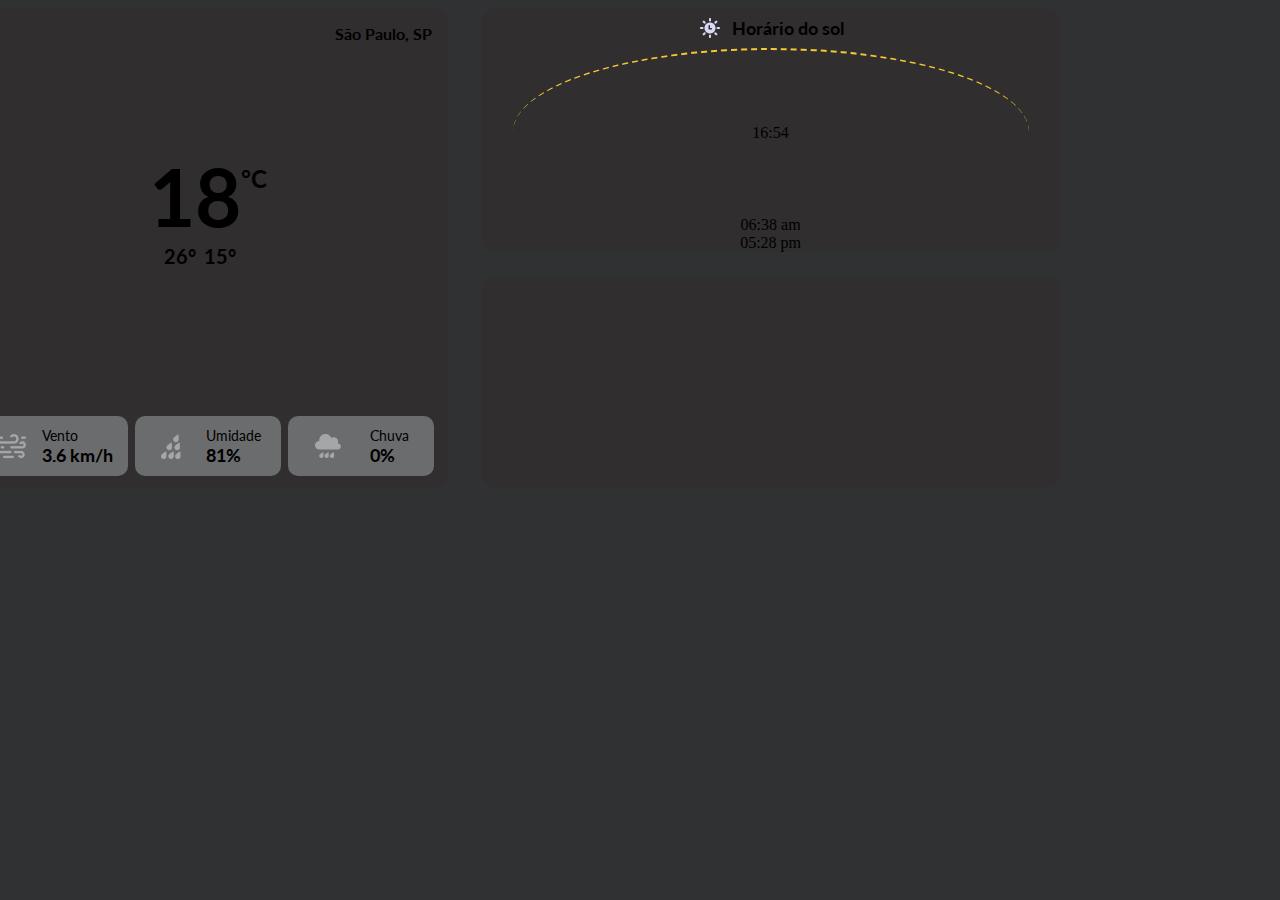
==== index.html @ 537df199 "Update" ====
<!DOCTYPE html>
<html lang="pt-br">
<head>
    <meta charset="UTF-8">
    <meta http-equiv="X-UA-Compatible" content="IE=edge">
    <meta name="viewport" content="width=device-width, initial-scale=1.0">
    <link rel="stylesheet" href="style.css">
    <title>Indicador Meteorológico</title>
</head>
<body>
    <main class="flex">
        <div class="cards flex">
            <div class="card-temperature-now flex">
                <div class="city flex">
                    <span id="city"></span>
                </div>
                <div class="temp flex">
                    <div class="temperature-infos flex">
                        <div class="temperature flex">
                            <span id="temperature"></span>
                            <span class="graus">°C</span>
                        </div>
                        <div class="variation-temperature flex">
                            <span id="max-temperature"></span>
                            <span id="min-temperature"></span>
                        </div>
                </div>
                </div>
                <div class="cards-statistics flex">
                    <div class="card-wind mini-card-info flex">
                        <img src="assets/vento.png" alt="icon-vento">
                        <div class="card-statistics-infos flex">
                            <span>Vento</span>
                            <span id="wind-speedy" class="strong"></span>
                        </div>
                    </div>
                    <div class="card-humidity mini-card-info flex">
                        <img src="assets/umidade.png" alt="icon-umidade">
                        <div class="card-statistics-infos flex">
                            <span>Umidade</span>
                            <span id="humidity" class="strong"></span>
                        </div>
                    </div>
                    <div class="card-rain mini-card-info flex">
                        <img src="assets/chuva.png" alt="icon-chuva">
                        <div class="card-statistics-infos flex">
                            <span>Chuva</span>
                            <span id="rain" class="strong"></span>
                        </div>
                    </div>
                </div>
            </div>
            <div class="cards-informations flex">
                <div class="card-informations-sun-time flex">
                    <div class="title flex">
                        <img src="assets/time.png" alt="">
                        <span>Horário do sol</span>    
                    </div>
                    <div class="arco flex">
                        <span id="time-now">a</span>
                    </div>
                    <div class="sun-informations flex">
                        <span id="sunrise"></span>
                        
                        <span id="sunset"></span>
                    </div>
                </div>
                <div class="card-forecast flex"></div>
            </div>
        </div>
    </main>
    <footer>
    </footer>
</body>
    <script src="script.js"></script>
</html>
---- style.css ----
@import url('https://fonts.googleapis.com/css2?family=Lato:wght@400;700&display=swap');

:root {
    background-color: rgb(47, 49, 51);
    padding: 0px;
    margin: 0px;
}

.flex{
    display: flex;
}

main {
    width: 80%;
    height: 80%;
    align-items: center;
    justify-content: center;
}

.card-temperature-now {
    width: 480px;
    height: 480px;
    flex-direction: column;
    background-color: rgb(48, 46, 46);
    border-radius: 16px;
    justify-content: space-between;
    margin-right: 34px;
}

.city {
    flex-direction: row-reverse;
    padding: 16px 16px;
    font-family: 'Lato', sans-serif;
    font-weight: 700;
    font-size: 16px;
}

.temperature-infos {
    flex-direction: column;
    align-items: center;
    justify-content: center;
    margin-top: -48px;
}

#temperature {
    font-family: 'Lato', sans-serif;
    font-weight: 700;
    font-size: 80px;

}

.graus {
    font-family: 'Lato', sans-serif;
    font-weight: 700;
    font-size: 24px;
    margin-top: 16px;
}

.temp{
    align-items: center;
    justify-content: center;
}

.temperature {
    justify-content: center;
}

.variation-temperature {
    align-items: center;
    justify-content: space-around;
    font-family: 'Lato', sans-serif;
    font-weight: 700;
    font-size: 20px;
    margin-left: -16px;
    gap: 8px
}

.cards-statistics {
    align-items: center;
    justify-content: space-between;
    padding: 12px 14px;
}

.mini-card-info {
    background-color: rgb(106, 108, 110);
    height: 60px;
    width: 146px;
    border-radius: 10px;
    flex-direction: row;
    align-items: center;
    justify-content: space-evenly;
}


.card-statistics-infos{
    flex-direction: column;
    font-family: 'Lato', sans-serif;
    font-weight: 400;
    font-size: 14px;
}

.strong {
    font-family: 'Lato', sans-serif;
    font-weight: 700;
    font-size: 18px;
}

.cards-informations{
    flex-direction: column;
    gap: 24px;
}
.card-informations-sun-time{
    width: 578px;
    height: 244px;
    background-color: rgb(48, 46, 46);
    border-radius: 16px;
    flex-direction: column;
    align-items: center;
}


.card-forecast {
    width: 578px;
    height: 212px;
    background-color: rgb(48, 46, 46);
    border-radius: 16px;
}

.sun-informations {
    flex-direction: column;
    justify-content: center;
    align-items: center;
}

.title {
    align-items: center;
    justify-content: center;
    margin: 8px;
    font-family: 'Lato', sans-serif;
    font-weight: 700;
    font-size: 18px;
    gap: 10px;
}

.arco {
    box-sizing: border-box;
    width: 516px;
    height: 200px;
    border: 2px dashed #F6C833;
    border-radius: 50% 50% 0 0;
    border-bottom: none;
    border-left: none;
    border-right: none;
    justify-content: center;
    align-items: center;
}

#id{
    position: absolute;
    left: 105px;
    top: 70px;
}
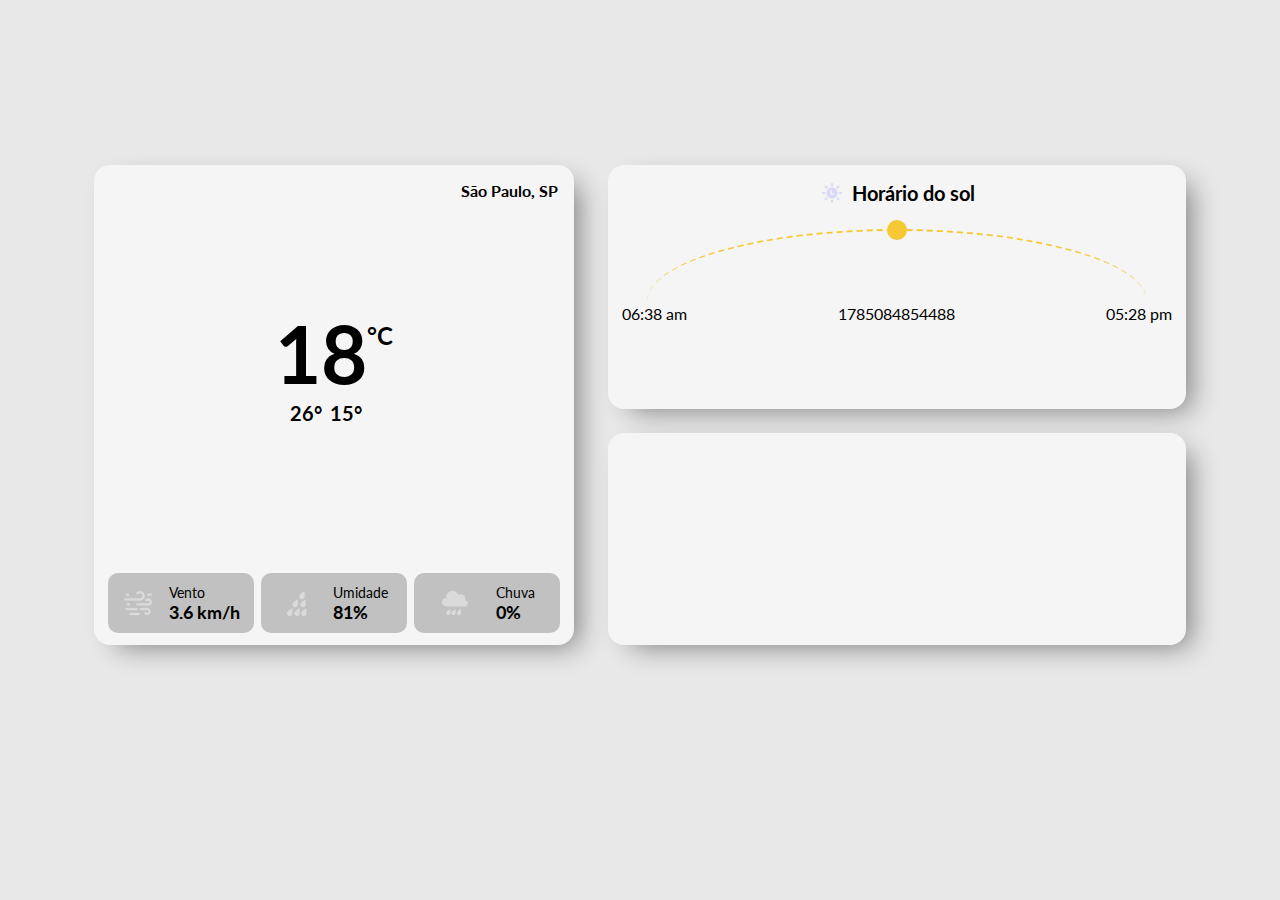
==== commit ee4f9f11: "Update Position Sun" ====
--- a/index.html
+++ b/index.html
@@ -24,7 +24,7 @@
                             <span id="max-temperature"></span>
                             <span id="min-temperature"></span>
                         </div>
-                </div>
+                    </div>
                 </div>
                 <div class="cards-statistics flex">
                     <div class="card-wind mini-card-info flex">
@@ -56,12 +56,13 @@
                         <img src="assets/time.png" alt="">
                         <span>Horário do sol</span>    
                     </div>
+
                     <div class="arco flex">
-                        <span id="time-now">a</span>
+                        <div class="sun"></div>
                     </div>
                     <div class="sun-informations flex">
                         <span id="sunrise"></span>
-                        
+                        <span id="time-now"></span>
                         <span id="sunset"></span>
                     </div>
                 </div>
@@ -71,6 +72,6 @@
     </main>
     <footer>
     </footer>
+    <script src="script.js"></script>
 </body>
-    <script src="script.js"></script>
-</html>+</html>
--- a/style.css
+++ b/style.css
@@ -1,18 +1,34 @@
 @import url('https://fonts.googleapis.com/css2?family=Lato:wght@400;700&display=swap');
 
 :root {
-    background-color: rgb(47, 49, 51);
+    background-color: rgb(232, 232, 232);
     padding: 0px;
     margin: 0px;
 }
 
-.flex{
+.flex {
     display: flex;
 }
 
+body {
+    display: flex;
+    padding: 0px;
+    margin: 0px;
+    height: 100%;
+    align-items: center;
+    justify-content: center;
+}
+
 main {
-    width: 80%;
-    height: 80%;
+    width: 100vw;
+    height: 90vh;
+    align-items: center;
+    justify-content: center;
+}
+
+.cards {
+    flex: 1;
+    display: flex;
     align-items: center;
     justify-content: center;
 }
@@ -21,10 +37,11 @@
     width: 480px;
     height: 480px;
     flex-direction: column;
-    background-color: rgb(48, 46, 46);
+    background-color: rgb(245, 245, 245);
     border-radius: 16px;
     justify-content: space-between;
     margin-right: 34px;
+    box-shadow: 13px 10px 28px -9px rgba(0,0,0,0.47);
 }
 
 .city {
@@ -46,7 +63,6 @@
     font-family: 'Lato', sans-serif;
     font-weight: 700;
     font-size: 80px;
-
 }
 
 .graus {
@@ -56,7 +72,7 @@
     margin-top: 16px;
 }
 
-.temp{
+.temp {
     align-items: center;
     justify-content: center;
 }
@@ -72,7 +88,7 @@
     font-weight: 700;
     font-size: 20px;
     margin-left: -16px;
-    gap: 8px
+    gap: 8px;
 }
 
 .cards-statistics {
@@ -82,7 +98,7 @@
 }
 
 .mini-card-info {
-    background-color: rgb(106, 108, 110);
+    background-color: rgb(193, 193, 193);
     height: 60px;
     width: 146px;
     border-radius: 10px;
@@ -91,8 +107,7 @@
     justify-content: space-evenly;
 }
 
-
-.card-statistics-infos{
+.card-statistics-infos {
     flex-direction: column;
     font-family: 'Lato', sans-serif;
     font-weight: 400;
@@ -105,46 +120,43 @@
     font-size: 18px;
 }
 
-.cards-informations{
+.cards-informations {
     flex-direction: column;
     gap: 24px;
 }
-.card-informations-sun-time{
+
+.card-informations-sun-time {
     width: 578px;
     height: 244px;
-    background-color: rgb(48, 46, 46);
+    background-color: rgb(245, 245, 245);
     border-radius: 16px;
     flex-direction: column;
     align-items: center;
+    box-shadow: 13px 10px 28px -9px rgba(0,0,0,0.47);
 }
-
 
 .card-forecast {
     width: 578px;
     height: 212px;
-    background-color: rgb(48, 46, 46);
+    background-color: rgb(245, 245, 245);
     border-radius: 16px;
-}
-
-.sun-informations {
-    flex-direction: column;
-    justify-content: center;
-    align-items: center;
+    box-shadow: 13px 10px 28px -9px rgba(0,0,0,0.47);
 }
 
 .title {
-    align-items: center;
-    justify-content: center;
-    margin: 8px;
+    flex-direction: row;
     font-family: 'Lato', sans-serif;
     font-weight: 700;
-    font-size: 18px;
-    gap: 10px;
+    font-size: 20px;
+    align-items: center;
+    gap: 8px;
+    margin-top: 16px;
+    margin-bottom: 8px;
 }
 
 .arco {
-    box-sizing: border-box;
-    width: 516px;
+    position: relative;
+    width: 500px;
     height: 200px;
     border: 2px dashed #F6C833;
     border-radius: 50% 50% 0 0;
@@ -153,10 +165,31 @@
     border-right: none;
     justify-content: center;
     align-items: center;
+    margin-top: 16px;
 }
 
-#id{
+.sun {
     position: absolute;
-    left: 105px;
-    top: 70px;
+    bottom: 0;
+    width: 20px;
+    height: 20px;
+    background-color: #F6C833;
+    border-radius: 100%;
+    transform: translateX(-50%);
+    bottom: 72.5px;
+}
+
+.sun-informations {
+    width: 95%;
+    flex-direction: row;
+    align-items: center;
+    gap: 32px;
+    font-family: 'Lato', sans-serif;
+    font-weight: 400;
+    font-size: 16px;
+    margin-bottom: 16px;
+    justify-content: space-between;
+    position: relative;
+    top: -70px;
+
 }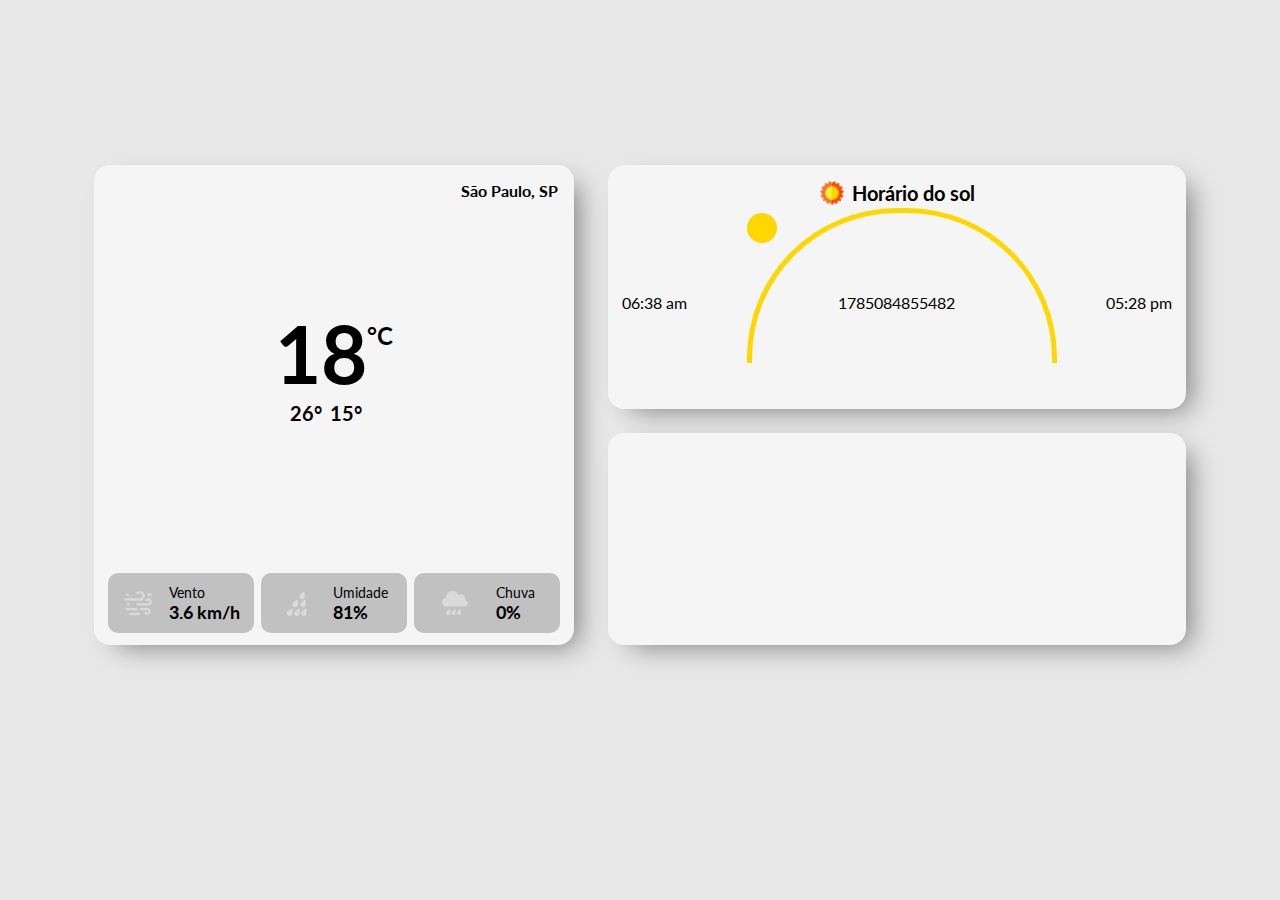
==== commit 8a4e9b5b: "Update" ====
--- a/index.html
+++ b/index.html
@@ -53,12 +53,16 @@
             <div class="cards-informations flex">
                 <div class="card-informations-sun-time flex">
                     <div class="title flex">
-                        <img src="assets/time.png" alt="">
+                        <img src="assets/sun.png" alt="icon-sunTime" height="24">
                         <span>Horário do sol</span>    
                     </div>
 
-                    <div class="arco flex">
+                    <!-- <div class="arco flex">
                         <div class="sun"></div>
+                    </div> -->
+                    <div class="container-arco">
+                        <div class="sun"></div>
+                        <div class="arco"></div>
                     </div>
                     <div class="sun-informations flex">
                         <span id="sunrise"></span>
--- a/style.css
+++ b/style.css
@@ -154,29 +154,33 @@
     margin-bottom: 8px;
 }
 
+.container-arco {
+    position: relative;
+    width: 300px; /* Largura do container */
+    height: 150px; /* Altura do container */
+}
+
 .arco {
-    position: relative;
-    width: 500px;
-    height: 200px;
-    border: 2px dashed #F6C833;
-    border-radius: 50% 50% 0 0;
-    border-bottom: none;
-    border-left: none;
-    border-right: none;
-    justify-content: center;
-    align-items: center;
-    margin-top: 16px;
+    position: absolute;
+    bottom: 0;
+    left: 0;
+    width: 100%;
+    height: 100%;
+    background-color: transparent;
+    border: 5px solid #FFD700; /* Cor da borda amarela */
+    border-radius: 150px 150px 0 0; /* Cria um arco */
+    border-bottom: none; /* Remove a borda inferior */
+
 }
 
 .sun {
     position: absolute;
-    bottom: 0;
-    width: 20px;
-    height: 20px;
-    background-color: #F6C833;
-    border-radius: 100%;
-    transform: translateX(-50%);
-    bottom: 72.5px;
+    width: 30px; /* Largura do sol */
+    height: 30px; /* Altura do sol */
+    background-color: #FFD700; /* Cor do sol amarelo */
+    border-radius: 50%; /* Forma circular */
+    transform: translateX(-50%); /* Para centralizar o sol horizontalmente */
+
 }
 
 .sun-informations {
@@ -192,4 +196,5 @@
     position: relative;
     top: -70px;
 
-}+}
+
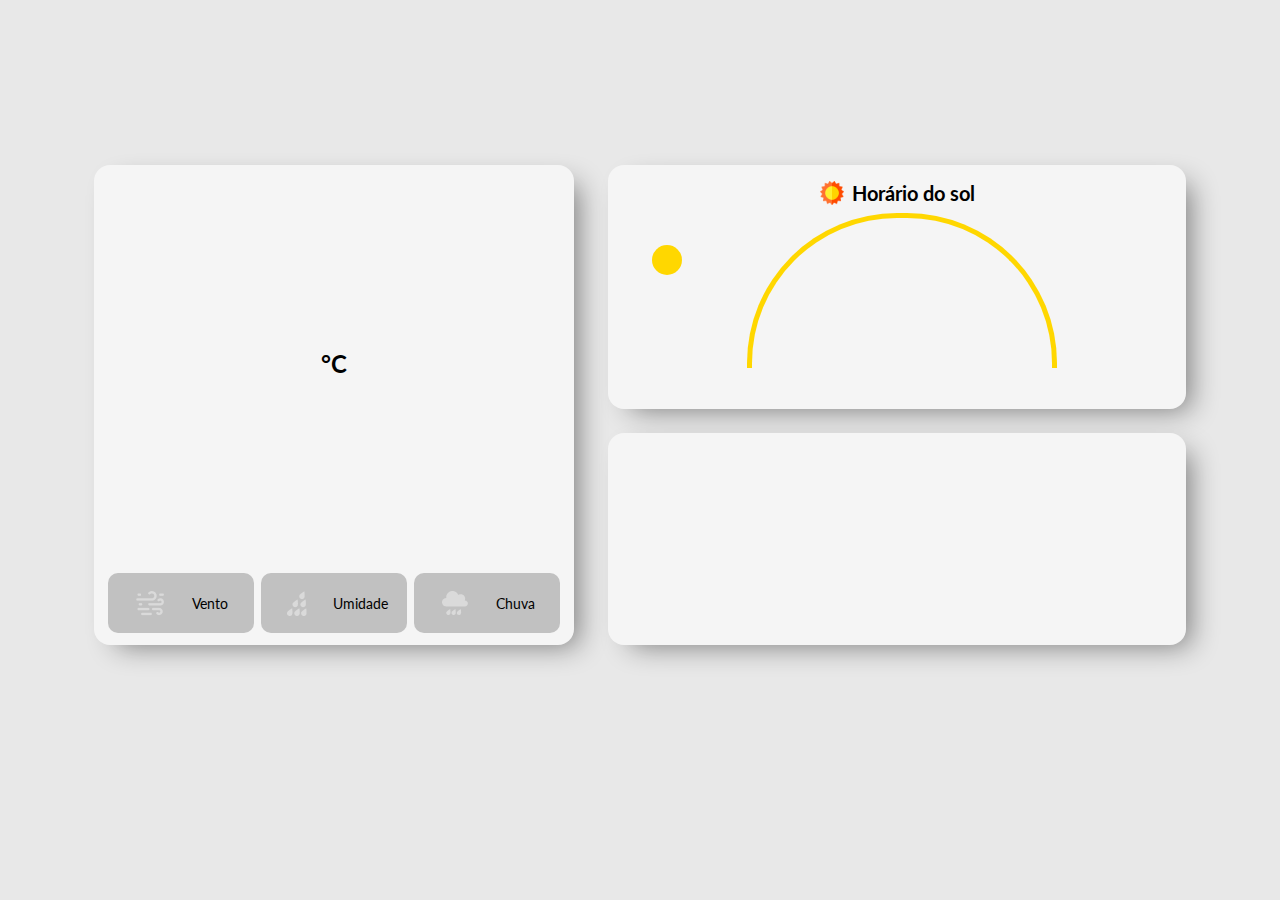
==== commit ac4a2299: "Fix Position Sun" ====
--- a/index.html
+++ b/index.html
@@ -56,13 +56,12 @@
                         <img src="assets/sun.png" alt="icon-sunTime" height="24">
                         <span>Horário do sol</span>    
                     </div>
+                    <div class="container-arco-sun">
+                        <div class="arco"></div>
+                        <div class="box-sun">
+                            <div class="sun"></div>
+                        </div>
 
-                    <!-- <div class="arco flex">
-                        <div class="sun"></div>
-                    </div> -->
-                    <div class="container-arco">
-                        <div class="sun"></div>
-                        <div class="arco"></div>
                     </div>
                     <div class="sun-informations flex">
                         <span id="sunrise"></span>
--- a/style.css
+++ b/style.css
@@ -154,34 +154,38 @@
     margin-bottom: 8px;
 }
 
-.container-arco {
-    position: relative;
-    width: 300px; /* Largura do container */
-    height: 150px; /* Altura do container */
+.container-arco-sun{
+    width: 300px;
+    height: 300px;
+}
+
+.box-sun{
+    width: 300px;
+    height: 300px;
+    position: absolute;
+    top: 110px;
+    left: 652px;
+    display: flex;
+    align-items: center;
+
+}
+
+.sun{
+    width: 30px;
+    height: 30px;
+    background-color: #FFD700;
+    border-radius: 100%;
+
 }
 
 .arco {
-    position: absolute;
-    bottom: 0;
-    left: 0;
-    width: 100%;
-    height: 100%;
-    background-color: transparent;
-    border: 5px solid #FFD700; /* Cor da borda amarela */
-    border-radius: 150px 150px 0 0; /* Cria um arco */
-    border-bottom: none; /* Remove a borda inferior */
-
-}
-
-.sun {
-    position: absolute;
-    width: 30px; /* Largura do sol */
-    height: 30px; /* Altura do sol */
-    background-color: #FFD700; /* Cor do sol amarelo */
-    border-radius: 50%; /* Forma circular */
-    transform: translateX(-50%); /* Para centralizar o sol horizontalmente */
-
-}
+    width: 300px;
+    height: 150px;
+    border-radius: 150px 150px 0px 0px;
+    border: 5px solid #FFD700;
+    border-bottom: none;
+}
+
 
 .sun-informations {
     width: 95%;
@@ -195,6 +199,4 @@
     justify-content: space-between;
     position: relative;
     top: -70px;
-
-}
-
+}
